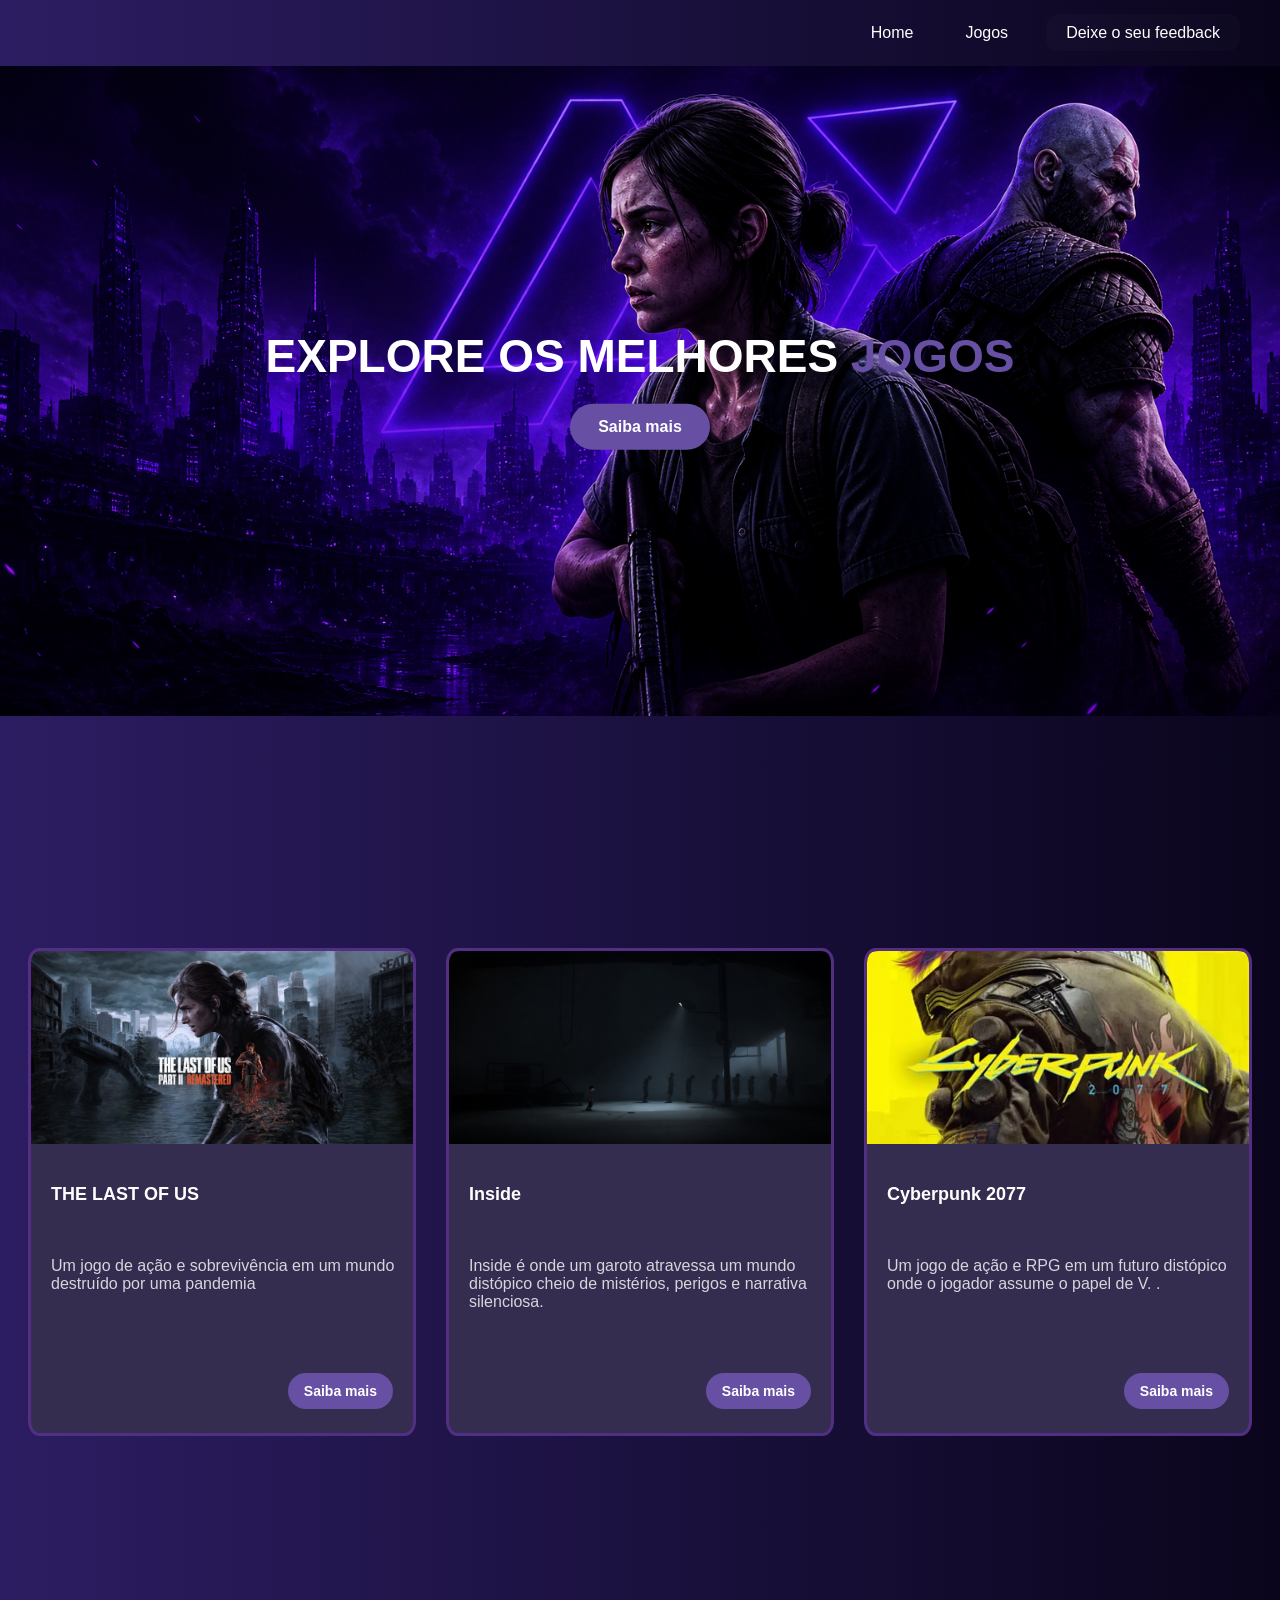
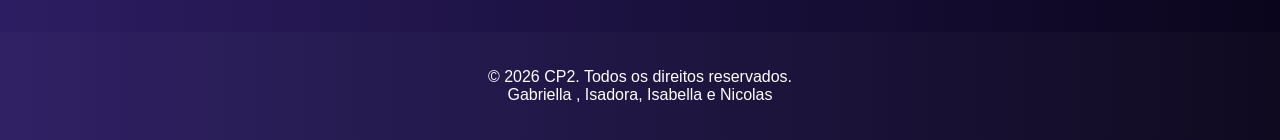
==== index.html @ f4c100cf "feat: sinopse do jogo TLoU" ====
<!DOCTYPE html>
<html lang="en">
<head>
    <meta charset="UTF-8">
    <meta name="viewport" content="width=device-width, initial-scale=1.0">
    <link rel="stylesheet" href="css/style.css">
    <link rel="stylesheet" href="css/flex.css">
    <title>CP2</title>
</head>
<body>
    <section class="menu">
            <li><a href="./index.html">Home</a></li>
            <li><a href="./jogos.html">Jogos</a></li>
            <li><a id="feedback" href="./feedback.html">Deixe o seu feedback</a></li>
     </section>

     <section class="hero-section">
         <img src="./imagens/paginainicial.png" alt="Imagem da página inicial" class="imagem-inicial">
         <div class="hero-content">
             
             <h1>EXPLORE OS MELHORES <strong>JOGOS</strong></h1>
           
             <a class="hero-button" href="./jogos.html">Saiba mais</a>
         </div>
     </section>

      <div id="modelo-5" >
        <!-- Box 1 com imagem e conteúdo -->
        <div class="box box-1">
          <!-- Imagem ocupando metade do box -->
          <img src="./imagens/thelast.jpg" alt="The last of us" class="box-image">
          <!-- Conteúdo (título, preço, botão) na outra metade -->
          <div class="box-content">
            <h3>THE LAST OF US</h3>
            <p class="box-preco">Um jogo de ação e sobrevivência
             em um mundo destruído por uma pandemia</p>

            <a href="./sinopseTLoU.html" class="box-botao">Saiba mais</a>
          </div>
        </div>

        <!-- Box 2 com imagem e conteúdo -->
        <div class="box box-2">
          <!-- Imagem ocupando metade do box -->
          <img src="./imagens/inside.png" alt="Lorem Ipsum" class="box-image">
          <!-- Conteúdo (título, preço, botão) na outra metade -->
          <div class="box-content">
            <h3>Inside</h3>

            <p class="box-preco">Inside é onde um garoto atravessa um mundo
               distópico cheio de mistérios, perigos e narrativa silenciosa.</p>

            <a href="" class="box-botao">Saiba mais</a>
          </div>
        </div>
 
        <!-- Box 3 com imagem e conteúdo -->
        <div class="box box-3">
          <!-- Imagem ocupando metade do box -->
          <img src="./imagens/cyberpunk.webp" alt="Cyberpunk 2077" class="box-image">
          <!-- Conteúdo (título, preço, botão) na outra metade -->
          <div class="box-content">
            <h3>Cyberpunk 2077</h3>
            <p class="box-preco">Um jogo de ação e RPG em um futuro distópico onde o jogador assume o papel de V.
              .</p>
            <a href="" class="box-botao">Saiba mais</a>
          </div>
        </div>
      
    </div>
    <footer>
        <p>&copy; 2026 CP2. Todos os direitos reservados.<br>
            Gabriella , Isadora, Isabella e Nicolas
        </p>
   </body>
   </html>
---- css/style.css ----
body{
    min-height: 100vh;
    margin: 0;
    background: linear-gradient(to right, #2C1D62, #0A051C);
    font-family: Arial, sans-serif;
}
.menu{
    display: flex;
    justify-content: flex-end;
    gap: 24px;
    padding: 24px 40px;
}
.menu li{
    display: inline-block;
    list-style: none;
}

a{
    font-size: 16px;
    color: #fff;
    text-decoration: none;
    font-weight: 500;
    padding: 10px 14px;
}
a:hover{
    color:#2C1D62;
}
#feedback{
   background-color: rgba(255, 255, 255, 0.02);
   color: #fff; 
   border-radius: 12px;
   backdrop-filter: blur(12px);
   -webkit-backdrop-filter: blur(12px);
   padding: 10px 20px;

}
.hero-section{
    position: relative;
}
.imagem-inicial{
    width: 100%;
    height: 650px;
    object-fit: cover;
    display: block;
}
.hero-content{
    position: absolute;
    top: 50%;
    left: 50%;
    transform: translate(-50%, -50%);
    color: #fff;
    text-align: center;
    display: flex;
    flex-direction: column;
    align-items: center;
    gap: 24px;
    padding: 0 20px;
    width: calc(100% - 40px);
    
}
.hero-content h1{
    margin: 0;
    font-size: 46px;
    line-height: 1.05;
    
}
.hero-button{
    display: inline-block;
    padding: 14px 28px;
    background-color: #6750A4;
    color: #fff;
    border-radius: 99px;
    text-decoration: none;
    font-weight: 600;
}

strong{
    color: #6750A4;   
}
footer{
    background-color: rgba(255, 255, 255, 0.02);
    color: #fff;
    text-align: center;
    padding: 20px 0;
    margin-top: 196px;
}
---- css/flex.css ----
.box {
    width: 382px;
    height: 482px;
    border-radius: 3%;
    border: 3px solid rgba(126, 51, 209, 0.4);
    background-color: #352D50;
    margin-top: 232px;
    /* Organiza a imagem em cima e o conteúdo embaixo */
    display: flex;
    flex-direction: column;
    overflow: hidden;
}

/* Imagem do box - ocupa a parte superior do card */
.box-image {
    width: 100%;
    height: 40%;
    object-fit: cover;
    border-radius: 3% 3% 0 0;
}

/* Conteúdo do box (título, preço, botão) fica embaixo da imagem */
.box-content {
    width: 100%;
    padding: 20px ;
    display: flex;
    flex-direction: column;
    justify-content: flex-start;
    color: #fff;
    position: relative;
    height: 100%;
}

/* Estilo do título dentro do box */
.box-content h3 {
    margin: 20px 0 12px 0;
    font-size: 18px;
    font-weight: 600;
}

/* Estilo do preço dentro do box */
.box-preco {
    margin: 40px 25px 18px 0;
    font-size: 16px;
    color: rgba(255, 255, 255, 0.8);
}

/* Botão "Saiba mais" posicionado no canto inferior direito */
.box-botao {  
    padding: 10px 16px;
    background-color: #6750A4;
    color: #fff;
    border-radius: 100px;
    text-decoration: none;
    font-size: 14px;
    font-weight: 600;
    position: absolute;
    bottom: 24px;
    right: 60px;
}

/* Efeito hover no botão */
.box-botao:focus {
    background-color: #7e5fb8;
}

#modelo-5{
    display: flex;
    align-items: stretch;
    gap: 30px;
    justify-content: center;
}

.box-sinopse{
    display: flex;
    width: 420px;
    height: 526px;
    border-radius: 0 12px 12px 0; 
    border: 3px solid rgba(126, 51, 209, 0.4);
    background-color: #352D50;
    flex-direction: column;
    justify-content: space-between;
    padding: 20px;
    
}

.box-coluna{
    display: flex;
    align-items: center;
    justify-content: center;
    margin-top: 100px;
    align-items: stretch
}

#compra {
    position: relative;
     margin-top: 20px
}
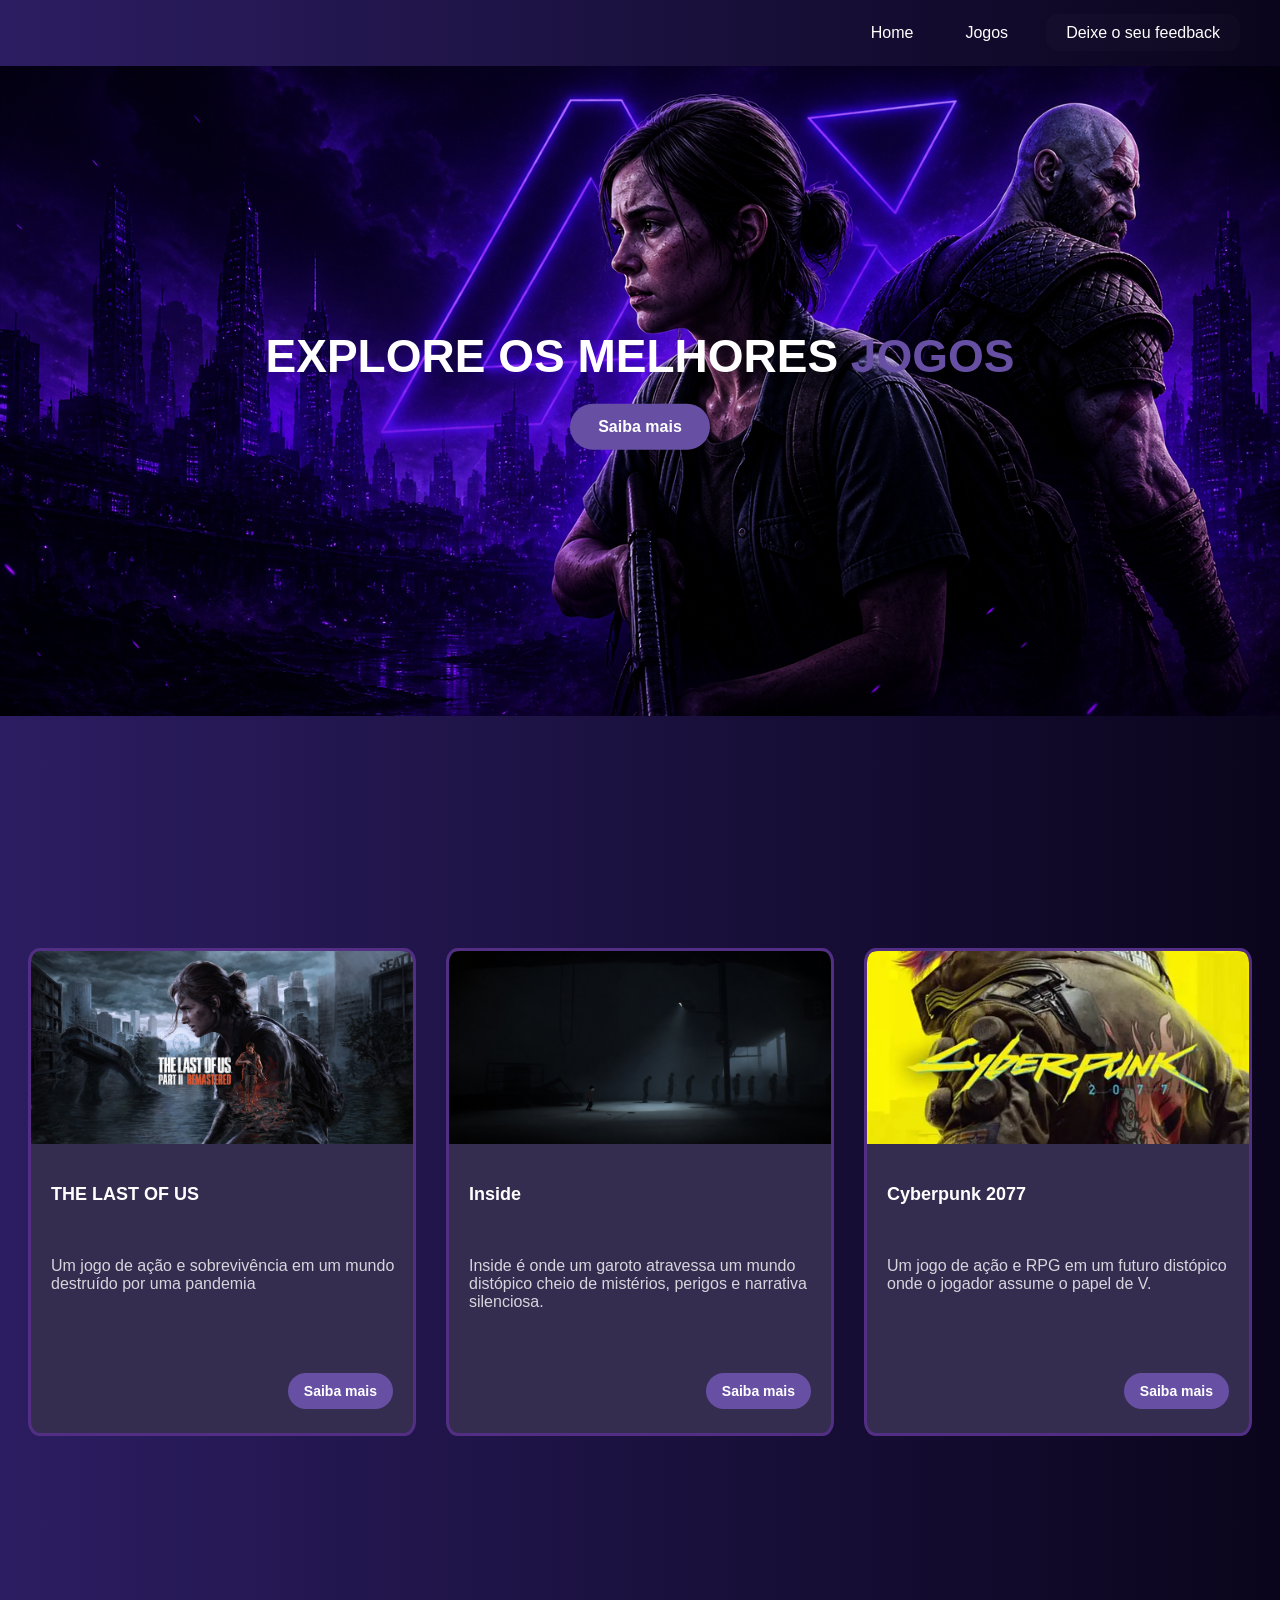
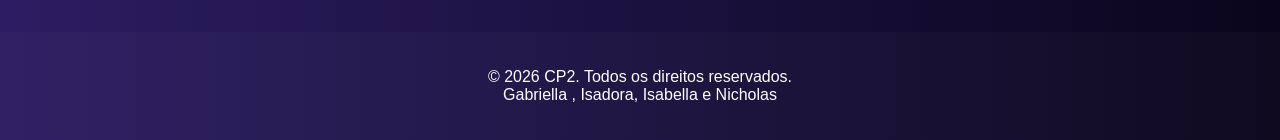
==== commit 69cbf237: "fix/correção da nomeclatura das classes no html , correção das classes no style , correção do footer" ====
--- a/index.html
+++ b/index.html
@@ -1,18 +1,25 @@
 <!DOCTYPE html>
-<html lang="en">
+<html lang="pt-br">
 <head>
     <meta charset="UTF-8">
     <meta name="viewport" content="width=device-width, initial-scale=1.0">
     <link rel="stylesheet" href="css/style.css">
     <link rel="stylesheet" href="css/flex.css">
+
+    <!--Gabriella Rm:573504
+        Isadora Rm: 569323
+        Isabella Rm:572023
+        Nicholas Rm:569953 -->
+
     <title>CP2</title>
 </head>
+
 <body>
-    <section class="menu">
+    <nav class="menu">
             <li><a href="./index.html">Home</a></li>
             <li><a href="./jogos.html">Jogos</a></li>
             <li><a id="feedback" href="./feedback.html">Deixe o seu feedback</a></li>
-     </section>
+     </nav>
 
      <section class="hero-section">
          <img src="./imagens/paginainicial.png" alt="Imagem da página inicial" class="imagem-inicial">
@@ -24,15 +31,15 @@
          </div>
      </section>
 
-      <div id="modelo-5" >
+      <div class="modelo-5" >
         <!-- Box 1 com imagem e conteúdo -->
         <div class="box box-1">
           <!-- Imagem ocupando metade do box -->
           <img src="./imagens/thelast.jpg" alt="The last of us" class="box-image">
-          <!-- Conteúdo (título, preço, botão) na outra metade -->
+          <!-- Conteúdo (título,botão) na outra metade -->
           <div class="box-content">
             <h3>THE LAST OF US</h3>
-            <p class="box-preco">Um jogo de ação e sobrevivência
+            <p class="box-txt">Um jogo de ação e sobrevivência
              em um mundo destruído por uma pandemia</p>
 
             <a href="./sinopseTLoU.html" class="box-botao">Saiba mais</a>
@@ -42,15 +49,15 @@
         <!-- Box 2 com imagem e conteúdo -->
         <div class="box box-2">
           <!-- Imagem ocupando metade do box -->
-          <img src="./imagens/inside.png" alt="Lorem Ipsum" class="box-image">
+          <img src="./imagens/inside.png" alt="Inside" class="box-image">
           <!-- Conteúdo (título, preço, botão) na outra metade -->
           <div class="box-content">
             <h3>Inside</h3>
 
-            <p class="box-preco">Inside é onde um garoto atravessa um mundo
+            <p class="box-txt">Inside é onde um garoto atravessa um mundo
                distópico cheio de mistérios, perigos e narrativa silenciosa.</p>
 
-            <a href="" class="box-botao">Saiba mais</a>
+            <a href="./sinopseInside.html" class="box-botao">Saiba mais</a>
           </div>
         </div>
  
@@ -61,16 +68,17 @@
           <!-- Conteúdo (título, preço, botão) na outra metade -->
           <div class="box-content">
             <h3>Cyberpunk 2077</h3>
-            <p class="box-preco">Um jogo de ação e RPG em um futuro distópico onde o jogador assume o papel de V.
-              .</p>
-            <a href="" class="box-botao">Saiba mais</a>
+            <p class="box-txt">Um jogo de ação e RPG em um futuro distópico onde o jogador assume o papel de V.
+              </p>
+            <a href="sinopseCyberpunk.html" class="box-botao">Saiba mais</a>
           </div>
         </div>
       
     </div>
     <footer>
         <p>&copy; 2026 CP2. Todos os direitos reservados.<br>
-            Gabriella , Isadora, Isabella e Nicolas
+            Gabriella , Isadora, Isabella e Nicholas
         </p>
+        </footer>
    </body>
    </html>
--- a/css/style.css
+++ b/css/style.css
@@ -84,4 +84,8 @@
     text-align: center;
     padding: 20px 0;
     margin-top: 196px;
-}+}
+::selection{
+    background-color: #6750A4;
+    color: #fff;
+}
--- a/css/flex.css
+++ b/css/flex.css
@@ -39,7 +39,7 @@
 }
 
 /* Estilo do preço dentro do box */
-.box-preco {
+.box-txt {
     margin: 40px 25px 18px 0;
     font-size: 16px;
     color: rgba(255, 255, 255, 0.8);
@@ -60,11 +60,11 @@
 }
 
 /* Efeito hover no botão */
-.box-botao:focus {
+.box-botao:hover {
     background-color: #7e5fb8;
 }
 
-#modelo-5{
+.modelo-5{
     display: flex;
     align-items: stretch;
     gap: 30px;
@@ -92,7 +92,7 @@
     align-items: stretch
 }
 
-#compra {
+.compra {
     position: relative;
      margin-top: 20px
 }
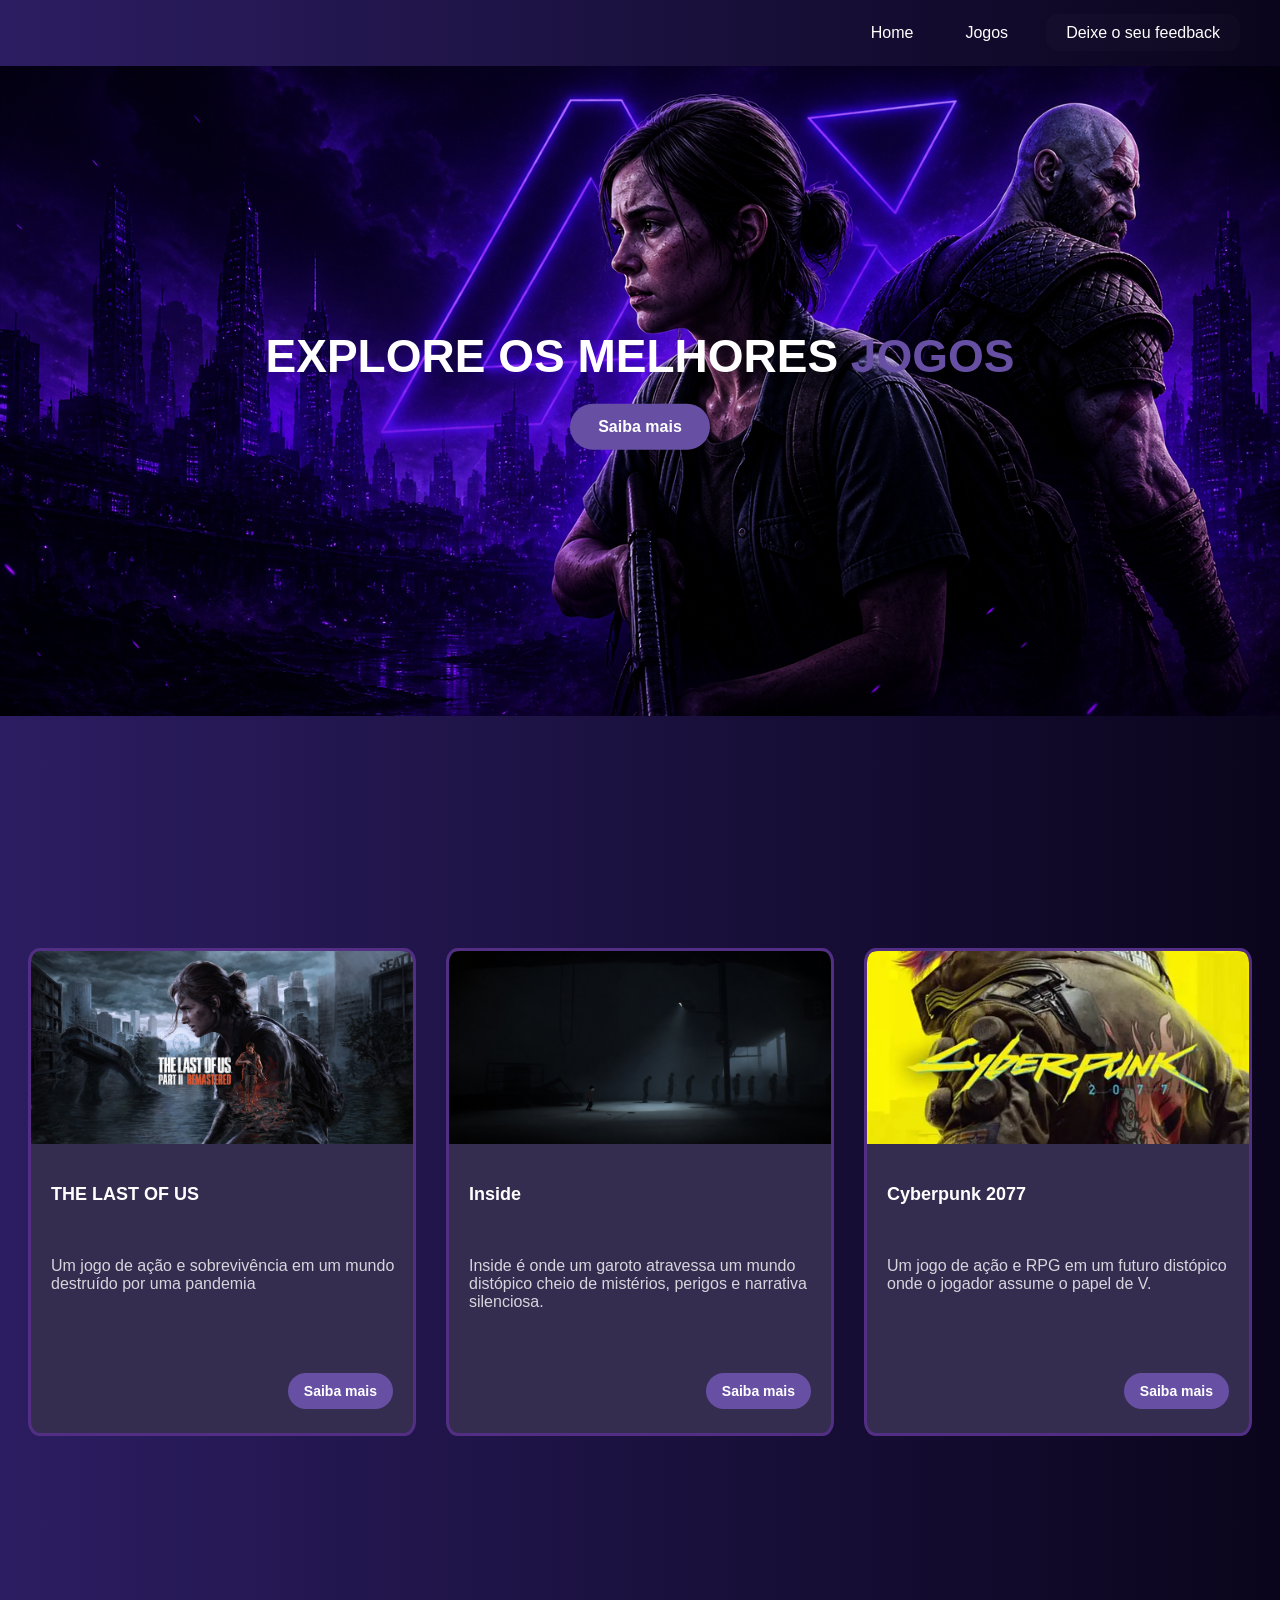
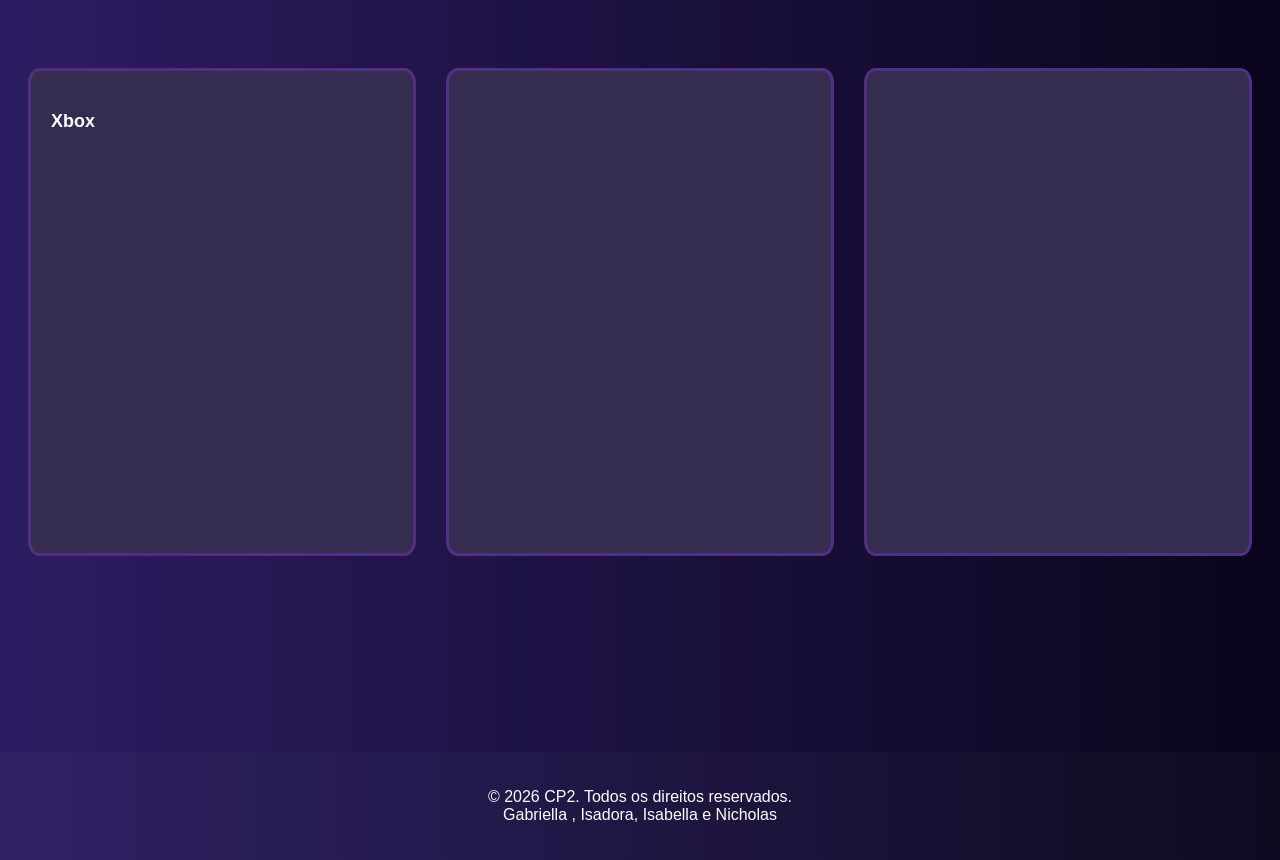
==== commit 4361f302: "feat/ add sessões no html" ====
--- a/index.html
+++ b/index.html
@@ -75,6 +75,54 @@
         </div>
       
     </div>
+
+    <article class="modelo-5">
+
+        <div class="box box-1">
+          <img src="" alt="">
+
+          <div class="box-content">
+
+            <h3 id="console">Xbox</h3>
+            <p class="box-txt">
+
+            </p>
+
+          </div>
+
+        </div>
+
+         <div class="box box-2">
+          <img src="" alt="">
+
+          <div class="box-content">
+
+            <h3 id="console"></h3>
+            <p class="box-txt">
+
+            </p>
+
+          </div>
+
+        </div>
+
+         <div class="box box-3">
+          <img src="" alt="">
+
+          <div class="box-content">
+
+            <h3 id="console"></h3>
+            <p class="box-txt">
+
+            </p>
+
+          </div>
+
+        </div>
+     
+
+    </article>
+
     <footer>
         <p>&copy; 2026 CP2. Todos os direitos reservados.<br>
             Gabriella , Isadora, Isabella e Nicholas
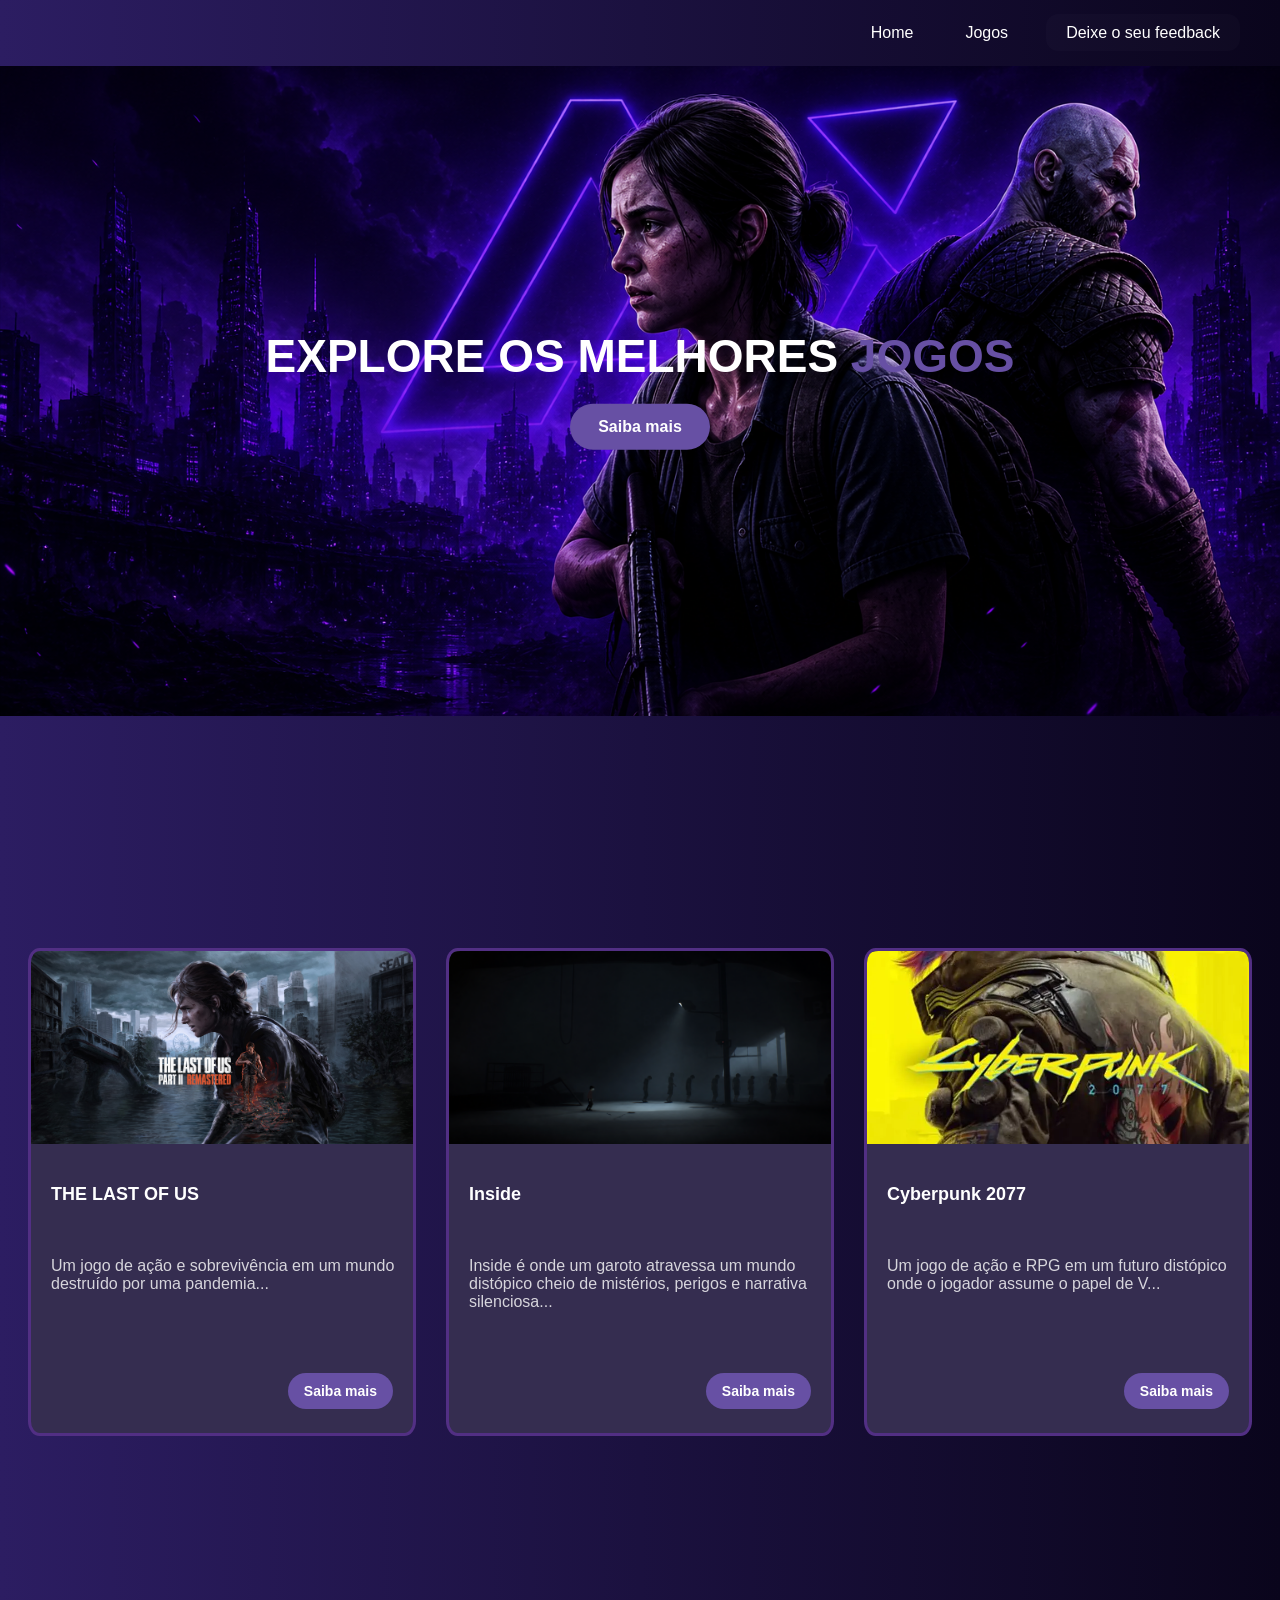
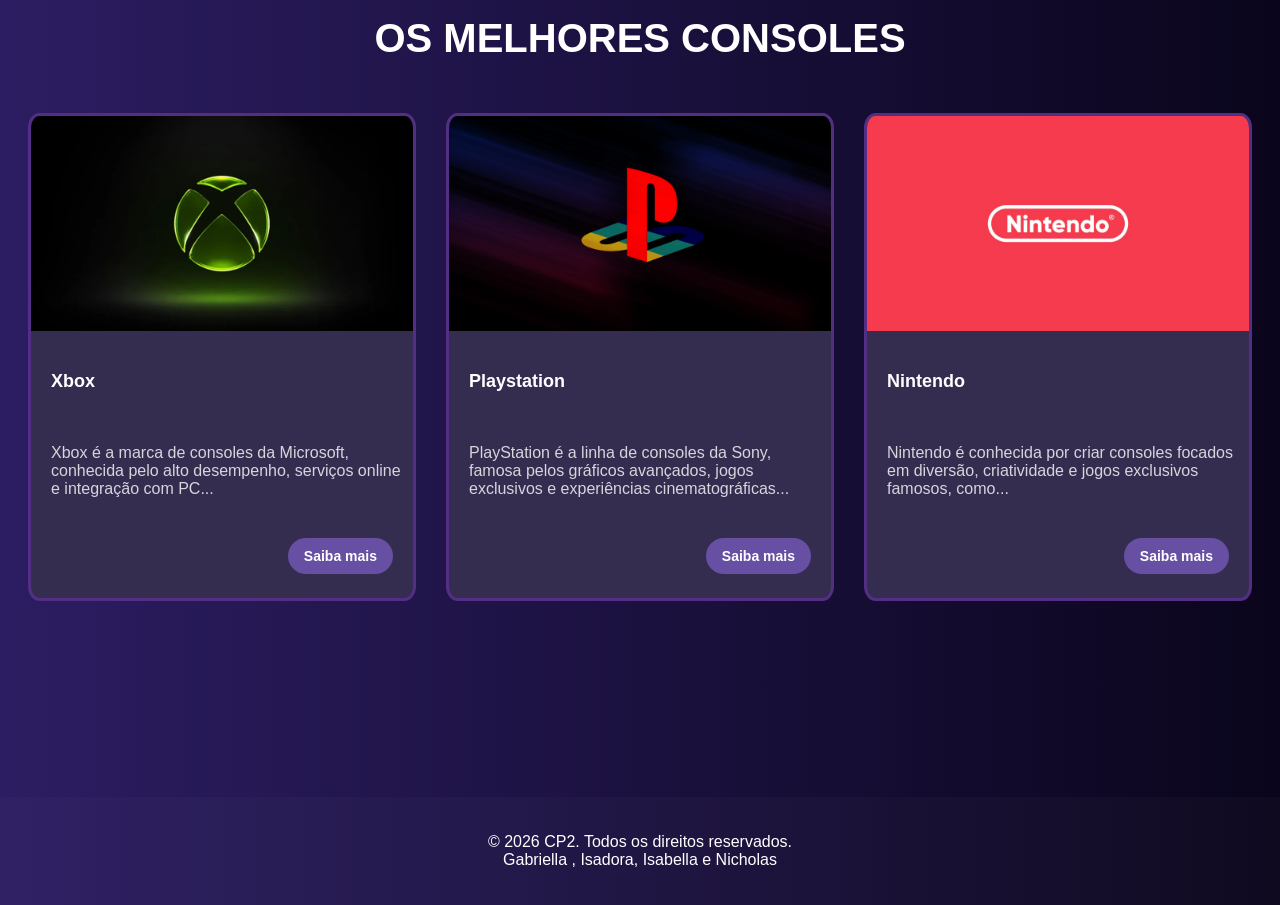
==== commit 44b78302: "feat/ add secao dos consoles" ====
--- a/index.html
+++ b/index.html
@@ -40,7 +40,7 @@
           <div class="box-content">
             <h3>THE LAST OF US</h3>
             <p class="box-txt">Um jogo de ação e sobrevivência
-             em um mundo destruído por uma pandemia</p>
+             em um mundo destruído por uma pandemia...</p>
 
             <a href="./sinopseTLoU.html" class="box-botao">Saiba mais</a>
           </div>
@@ -55,7 +55,7 @@
             <h3>Inside</h3>
 
             <p class="box-txt">Inside é onde um garoto atravessa um mundo
-               distópico cheio de mistérios, perigos e narrativa silenciosa.</p>
+               distópico cheio de mistérios, perigos e narrativa silenciosa...</p>
 
             <a href="./sinopseInside.html" class="box-botao">Saiba mais</a>
           </div>
@@ -68,24 +68,27 @@
           <!-- Conteúdo (título, preço, botão) na outra metade -->
           <div class="box-content">
             <h3>Cyberpunk 2077</h3>
-            <p class="box-txt">Um jogo de ação e RPG em um futuro distópico onde o jogador assume o papel de V.
+            <p class="box-txt">Um jogo de ação e RPG em um futuro distópico onde o jogador assume o papel de V...
               </p>
             <a href="sinopseCyberpunk.html" class="box-botao">Saiba mais</a>
           </div>
         </div>
       
     </div>
-
+ <h2>OS MELHORES CONSOLES</h2>
     <article class="modelo-5">
+      
 
         <div class="box box-1">
-          <img src="" alt="">
+          <img src="./imagens/xboxLogo.jpg" alt="Xbox">
 
           <div class="box-content">
 
             <h3 id="console">Xbox</h3>
             <p class="box-txt">
-
+            <a href="https://www.xbox.com/pt-BR/" class="box-botao" target="_blank">Saiba mais</a>
+              Xbox
+ é a marca de consoles da Microsoft, conhecida pelo alto desempenho, serviços online e integração com PC...
             </p>
 
           </div>
@@ -93,13 +96,15 @@
         </div>
 
          <div class="box box-2">
-          <img src="" alt="">
+          <img src="./imagens/psnLogo.jpg" alt="Playstation">
 
           <div class="box-content">
 
-            <h3 id="console"></h3>
+            <h3 id="console">Playstation</h3>
             <p class="box-txt">
-
+            <a href="https://www.playstation.com/pt-br/" class="box-botao" target="_blank">Saiba mais</a>
+            PlayStation
+ é a linha de consoles da Sony, famosa pelos gráficos avançados, jogos exclusivos e experiências cinematográficas...
             </p>
 
           </div>
@@ -107,13 +112,15 @@
         </div>
 
          <div class="box box-3">
-          <img src="" alt="">
+          <img src="./imagens/nintendoLogo.jpg" alt="Nintendo">
 
           <div class="box-content">
 
-            <h3 id="console"></h3>
+            <h3 id="console">Nintendo</h3>
             <p class="box-txt">
-
+            <a href="https://www.nintendo.com/pt-br/?srsltid=AfmBOop77h0ynVGWEwuSb6UY1Slze-tJ7N3C26UrHL8HUjtN-mCiwyLi" class="box-botao" target="_blank">Saiba mais</a>
+            Nintendo
+ é conhecida por criar consoles focados em diversão, criatividade e jogos exclusivos famosos, como...
             </p>
 
           </div>
--- a/css/style.css
+++ b/css/style.css
@@ -25,6 +25,15 @@
 }
 a:hover{
     color:#2C1D62;
+}
+h2{
+    color:#fff;
+    text-align: center;
+    margin: 0;
+    margin-top:180px;
+    margin-bottom: -180px;
+    font-family:Arial, Helvetica, sans-serif;
+    font-size: 40px;
 }
 #feedback{
    background-color: rgba(255, 255, 255, 0.02);
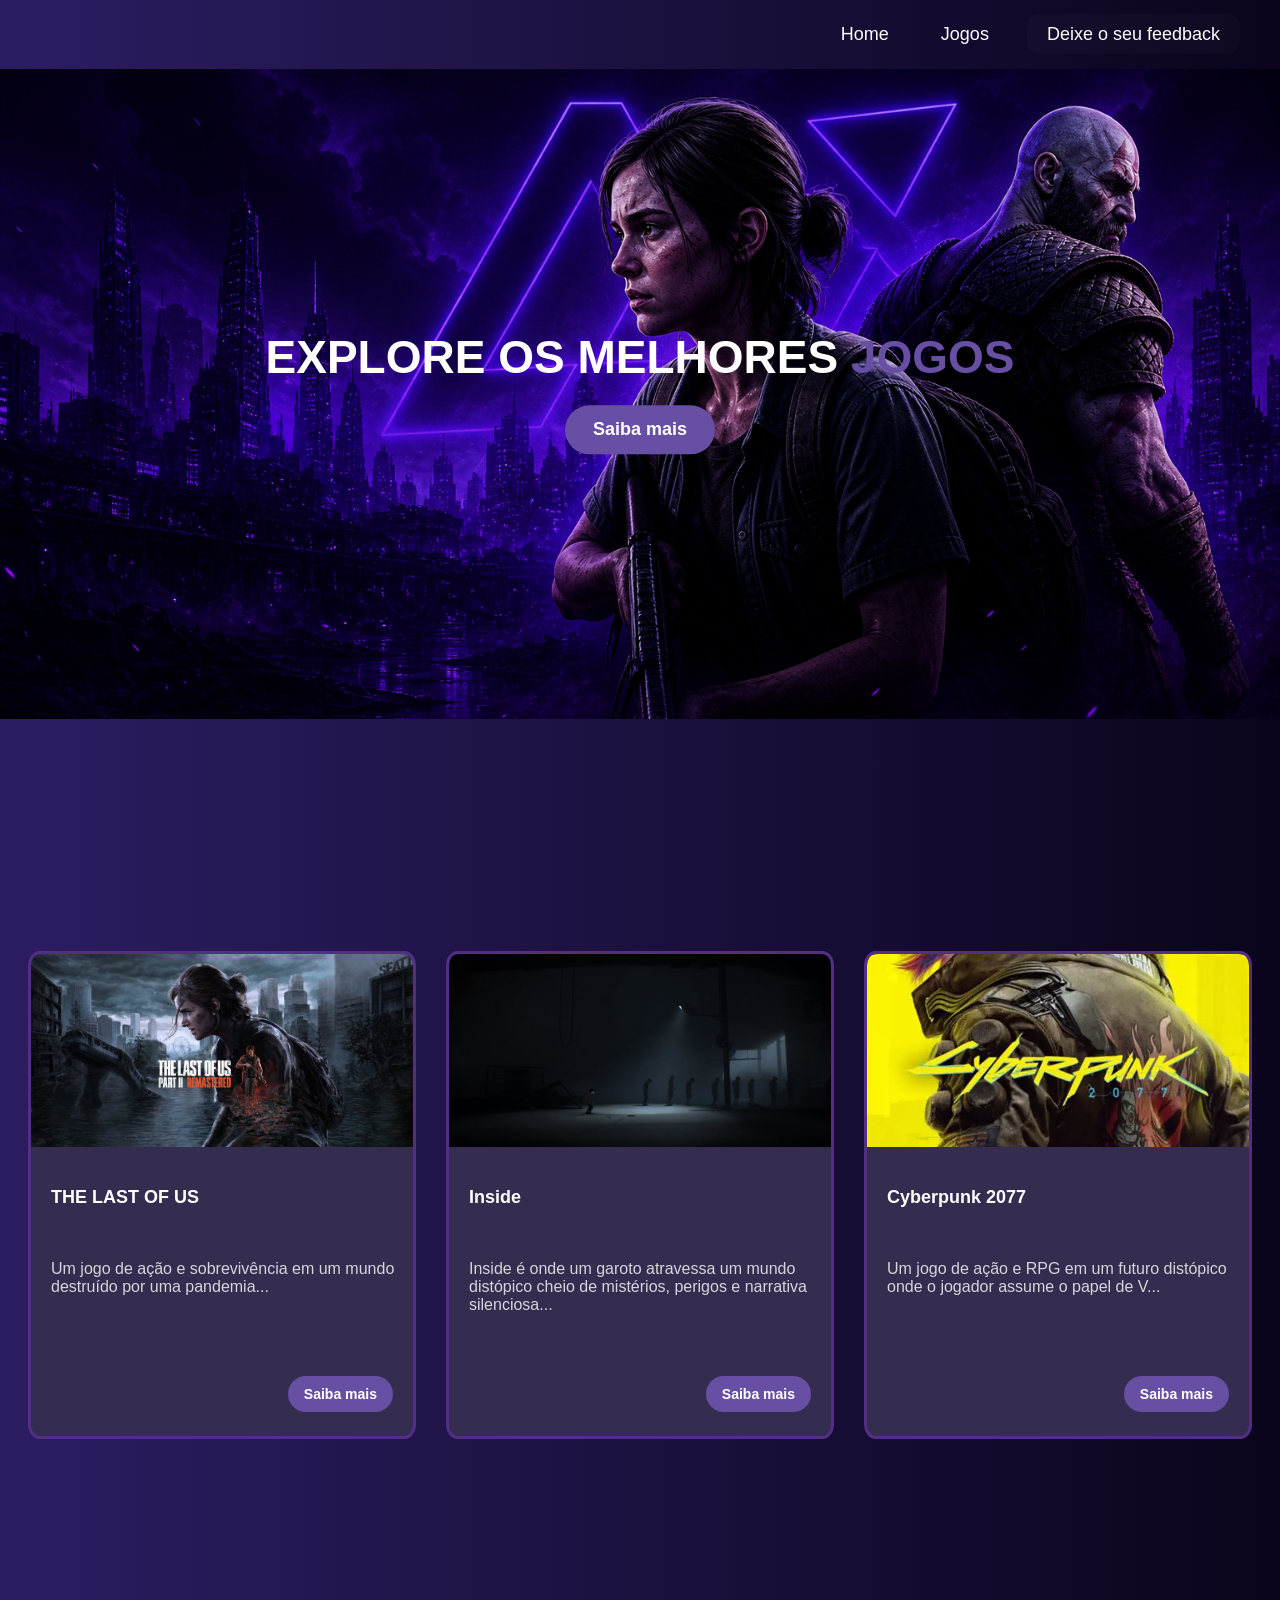
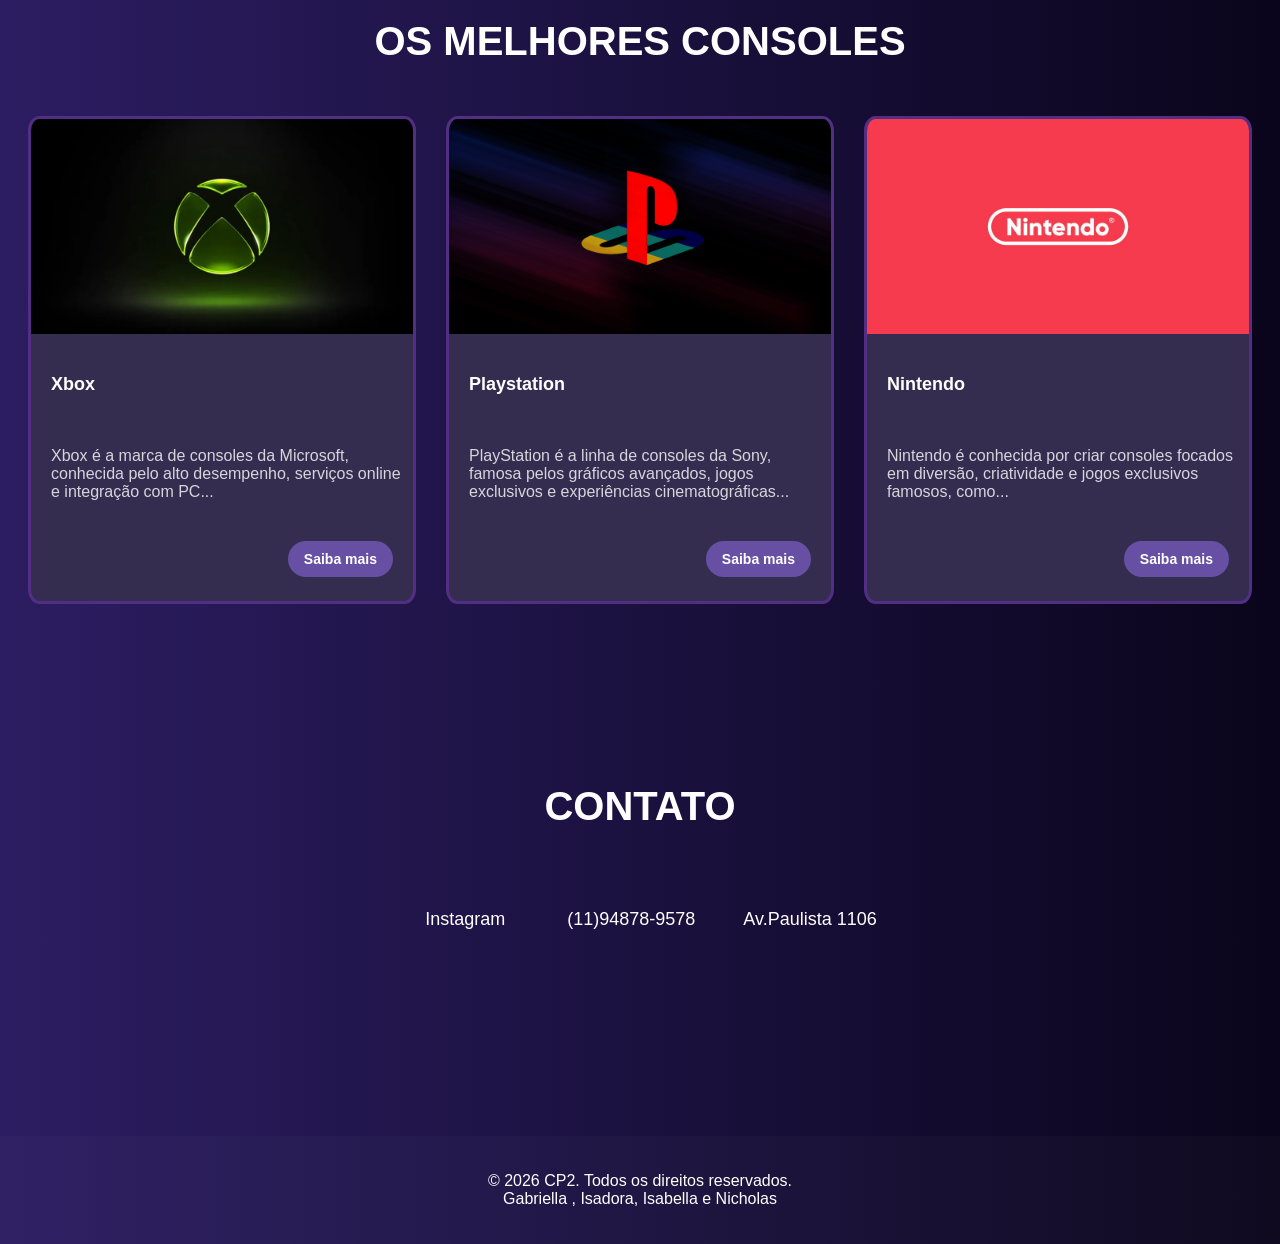
==== commit e18adf88: "feat/add a sessão contato e um favicon" ====
--- a/index.html
+++ b/index.html
@@ -5,13 +5,20 @@
     <meta name="viewport" content="width=device-width, initial-scale=1.0">
     <link rel="stylesheet" href="css/style.css">
     <link rel="stylesheet" href="css/flex.css">
+    <link rel="icon" href="./imagens/joystick-alt-2.svg" type="image/svg+xml" >
+    <!-- Basic Icons -->
+    <link href="https://cdn.boxicons.com/3.0.8/fonts/basic/boxicons.min.css" rel="stylesheet">
+    <!-- Filled Icons -->
+    <link href="https://cdn.boxicons.com/3.0.8/fonts/filled/boxicons-filled.min.css" rel="stylesheet">
+    <!-- Brand Icons -->
+    <link href="https://cdn.boxicons.com/3.0.8/fonts/brands/boxicons-brands.min.css" rel="stylesheet">
 
     <!--Gabriella Rm:573504
         Isadora Rm: 569323
         Isabella Rm:572023
         Nicholas Rm:569953 -->
 
-    <title>CP2</title>
+    <title>GAMEHUB</title>
 </head>
 
 <body>
@@ -130,6 +137,37 @@
 
     </article>
 
+
+
+   
+
+   
+  <h2>CONTATO</h2>
+
+<section class="contato">
+
+  <div class="contato-info">
+    <div class="contato-item">
+      <i class="bx bx-folder-minus"></i>
+      
+        <a href="https://www.bing.com/ck/a?!&&p=eb6eebf1df6502783d824f7d369efc9758ba5e0ad05ebb620650da4ccc3df977JmltdHM9MTc3ODExMjAwMA&ptn=3&ver=2&hsh=4&fclid=23e6978b-a61e-6a4d-3bc5-80d9a7966b99&psq=instagram&u=a1aHR0cHM6Ly93d3cuaW5zdGFncmFtLmNvbS8" target="_blank">Instagram</a>
+    
+    </div>
+
+    <div class="contato-item">
+      <i class="bx bx-phone"></i>
+      <p>(11)94878-9578</p>
+    </div>
+
+    <div class="contato-item">
+      <i class="bx bx-location"></i>
+      <p>Av.Paulista 1106</p>
+    </div>
+  </div>
+</section>
+   
+
+  
     <footer>
         <p>&copy; 2026 CP2. Todos os direitos reservados.<br>
             Gabriella , Isadora, Isabella e Nicholas
--- a/css/style.css
+++ b/css/style.css
@@ -98,3 +98,38 @@
     background-color: #6750A4;
     color: #fff;
 }
+.contato {
+  margin-top: 250px;
+  text-align: center;
+}
+
+.contato-info {
+  display: flex;
+  align-items: center;
+  justify-content: center;
+  gap: 40px;
+  margin-top: 25px;
+}
+
+.contato-item {
+  display: flex;
+  align-items: center;
+  gap: 8px; /* Aproxima o ícone do texto */
+}
+
+.contato-item i {
+  color: #6750A4;
+  font-size: 24px;
+  margin: 0;
+}
+
+.contato-item p,a {
+  margin: 0;
+  color: #fff;
+  font-size: 18px;
+
+}
+.contato-item p:hover {
+  color: #6750A4;
+}
+
